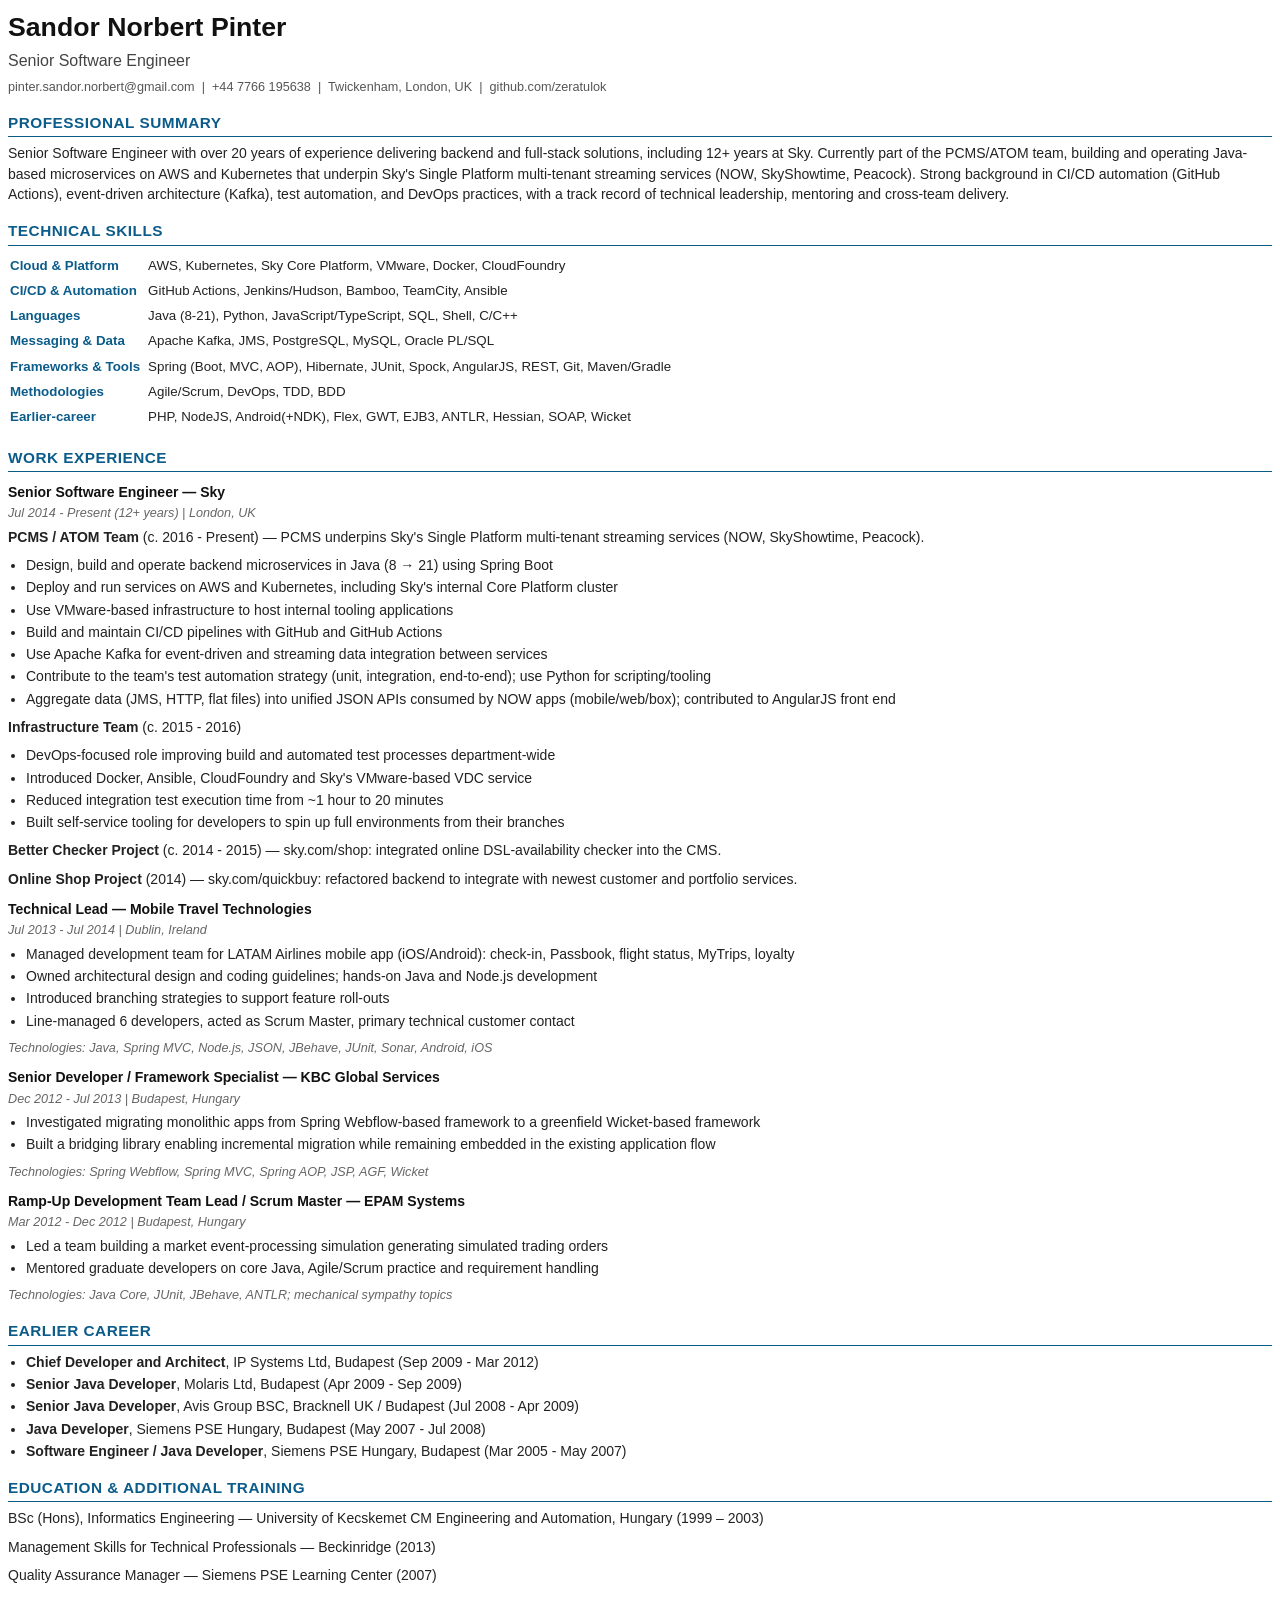
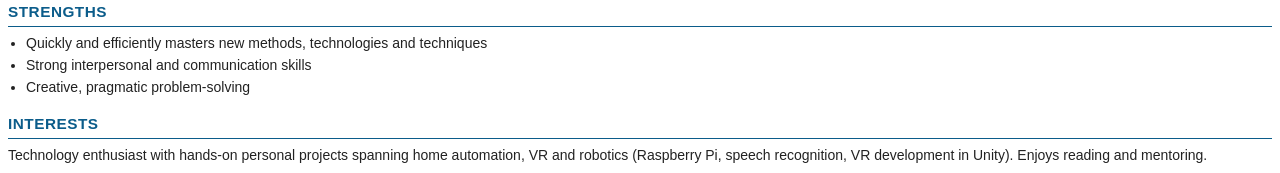
==== resume-src.html @ 3719ae46 "Add PDF download, dark/light toggle, ls -la, and tab completion" ====
<!DOCTYPE html>
<html><head><meta charset="UTF-8"><title>Sandor Norbert Pinter - CV</title>
<style>
@page { size: A4; margin: 22mm 18mm; }
body { font-family: 'Helvetica Neue', Arial, sans-serif; color: #222; font-size: 10.5pt; line-height: 1.45; }
h1 { font-size: 20pt; margin: 0 0 2px 0; color: #111; }
.title { font-size: 12pt; color: #444; margin: 0 0 6px 0; }
.contact { font-size: 9.5pt; color: #555; margin-bottom: 14px; }
h2 { font-size: 11.5pt; color: #0b5c8a; border-bottom: 1px solid #0b5c8a; padding-bottom: 2px; margin: 16px 0 6px 0; text-transform: uppercase; letter-spacing: 0.5px; }
h3 { font-size: 10.5pt; margin: 10px 0 2px 0; color: #111; }
.meta { font-size: 9.5pt; color: #666; margin: 0 0 4px 0; font-style: italic; }
ul { margin: 2px 0 8px 18px; padding: 0; }
li { margin-bottom: 2px; }
p { margin: 2px 0 8px 0; }
.skills td { vertical-align: top; padding: 2px 6px 2px 0; font-size: 10pt; }
.skills b { color: #0b5c8a; }
</style></head>
<body>
<h1>Sandor Norbert Pinter</h1>
<p class="title">Senior Software Engineer</p>
<p class="contact">pinter.sandor.norbert@gmail.com &nbsp;|&nbsp; +44 7766 195638 &nbsp;|&nbsp; Twickenham, London, UK &nbsp;|&nbsp; github.com/zeratulok</p>

<h2>Professional Summary</h2>
<p>Senior Software Engineer with over 20 years of experience delivering backend and full-stack solutions, including 12+ years at Sky. Currently part of the PCMS/ATOM team, building and operating Java-based microservices on AWS and Kubernetes that underpin Sky's Single Platform multi-tenant streaming services (NOW, SkyShowtime, Peacock). Strong background in CI/CD automation (GitHub Actions), event-driven architecture (Kafka), test automation, and DevOps practices, with a track record of technical leadership, mentoring and cross-team delivery.</p>

<h2>Technical Skills</h2>
<table class="skills">
<tr><td><b>Cloud &amp; Platform</b></td><td>AWS, Kubernetes, Sky Core Platform, VMware, Docker, CloudFoundry</td></tr>
<tr><td><b>CI/CD &amp; Automation</b></td><td>GitHub Actions, Jenkins/Hudson, Bamboo, TeamCity, Ansible</td></tr>
<tr><td><b>Languages</b></td><td>Java (8-21), Python, JavaScript/TypeScript, SQL, Shell, C/C++</td></tr>
<tr><td><b>Messaging &amp; Data</b></td><td>Apache Kafka, JMS, PostgreSQL, MySQL, Oracle PL/SQL</td></tr>
<tr><td><b>Frameworks &amp; Tools</b></td><td>Spring (Boot, MVC, AOP), Hibernate, JUnit, Spock, AngularJS, REST, Git, Maven/Gradle</td></tr>
<tr><td><b>Methodologies</b></td><td>Agile/Scrum, DevOps, TDD, BDD</td></tr>
<tr><td><b>Earlier-career</b></td><td>PHP, NodeJS, Android(+NDK), Flex, GWT, EJB3, ANTLR, Hessian, SOAP, Wicket</td></tr>
</table>

<h2>Work Experience</h2>
<h3>Senior Software Engineer &mdash; Sky</h3>
<p class="meta">Jul 2014 - Present (12+ years) | London, UK</p>
<p><b>PCMS / ATOM Team</b> (c. 2016 - Present) &mdash; PCMS underpins Sky's Single Platform multi-tenant streaming services (NOW, SkyShowtime, Peacock).</p>
<ul>
<li>Design, build and operate backend microservices in Java (8 &rarr; 21) using Spring Boot</li>
<li>Deploy and run services on AWS and Kubernetes, including Sky's internal Core Platform cluster</li>
<li>Use VMware-based infrastructure to host internal tooling applications</li>
<li>Build and maintain CI/CD pipelines with GitHub and GitHub Actions</li>
<li>Use Apache Kafka for event-driven and streaming data integration between services</li>
<li>Contribute to the team's test automation strategy (unit, integration, end-to-end); use Python for scripting/tooling</li>
<li>Aggregate data (JMS, HTTP, flat files) into unified JSON APIs consumed by NOW apps (mobile/web/box); contributed to AngularJS front end</li>
</ul>
<p><b>Infrastructure Team</b> (c. 2015 - 2016)</p>
<ul>
<li>DevOps-focused role improving build and automated test processes department-wide</li>
<li>Introduced Docker, Ansible, CloudFoundry and Sky's VMware-based VDC service</li>
<li>Reduced integration test execution time from ~1 hour to 20 minutes</li>
<li>Built self-service tooling for developers to spin up full environments from their branches</li>
</ul>
<p><b>Better Checker Project</b> (c. 2014 - 2015) &mdash; sky.com/shop: integrated online DSL-availability checker into the CMS.</p>
<p><b>Online Shop Project</b> (2014) &mdash; sky.com/quickbuy: refactored backend to integrate with newest customer and portfolio services.</p>

<h3>Technical Lead &mdash; Mobile Travel Technologies</h3>
<p class="meta">Jul 2013 - Jul 2014 | Dublin, Ireland</p>
<ul>
<li>Managed development team for LATAM Airlines mobile app (iOS/Android): check-in, Passbook, flight status, MyTrips, loyalty</li>
<li>Owned architectural design and coding guidelines; hands-on Java and Node.js development</li>
<li>Introduced branching strategies to support feature roll-outs</li>
<li>Line-managed 6 developers, acted as Scrum Master, primary technical customer contact</li>
</ul>
<p class="meta">Technologies: Java, Spring MVC, Node.js, JSON, JBehave, JUnit, Sonar, Android, iOS</p>

<h3>Senior Developer / Framework Specialist &mdash; KBC Global Services</h3>
<p class="meta">Dec 2012 - Jul 2013 | Budapest, Hungary</p>
<ul>
<li>Investigated migrating monolithic apps from Spring Webflow-based framework to a greenfield Wicket-based framework</li>
<li>Built a bridging library enabling incremental migration while remaining embedded in the existing application flow</li>
</ul>
<p class="meta">Technologies: Spring Webflow, Spring MVC, Spring AOP, JSP, AGF, Wicket</p>

<h3>Ramp-Up Development Team Lead / Scrum Master &mdash; EPAM Systems</h3>
<p class="meta">Mar 2012 - Dec 2012 | Budapest, Hungary</p>
<ul>
<li>Led a team building a market event-processing simulation generating simulated trading orders</li>
<li>Mentored graduate developers on core Java, Agile/Scrum practice and requirement handling</li>
</ul>
<p class="meta">Technologies: Java Core, JUnit, JBehave, ANTLR; mechanical sympathy topics</p>

<h2>Earlier Career</h2>
<ul>
<li><b>Chief Developer and Architect</b>, IP Systems Ltd, Budapest (Sep 2009 - Mar 2012)</li>
<li><b>Senior Java Developer</b>, Molaris Ltd, Budapest (Apr 2009 - Sep 2009)</li>
<li><b>Senior Java Developer</b>, Avis Group BSC, Bracknell UK / Budapest (Jul 2008 - Apr 2009)</li>
<li><b>Java Developer</b>, Siemens PSE Hungary, Budapest (May 2007 - Jul 2008)</li>
<li><b>Software Engineer / Java Developer</b>, Siemens PSE Hungary, Budapest (Mar 2005 - May 2007)</li>
</ul>

<h2>Education &amp; Additional Training</h2>
<p>BSc (Hons), Informatics Engineering &mdash; University of Kecskemet CM Engineering and Automation, Hungary (1999 &ndash; 2003)</p>
<p>Management Skills for Technical Professionals &mdash; Beckinridge (2013)</p>
<p>Quality Assurance Manager &mdash; Siemens PSE Learning Center (2007)</p>

<h2>Strengths</h2>
<ul>
<li>Quickly and efficiently masters new methods, technologies and techniques</li>
<li>Strong interpersonal and communication skills</li>
<li>Creative, pragmatic problem-solving</li>
</ul>

<h2>Interests</h2>
<p>Technology enthusiast with hands-on personal projects spanning home automation, VR and robotics (Raspberry Pi, speech recognition, VR development in Unity). Enjoys reading and mentoring.</p>
</body></html>
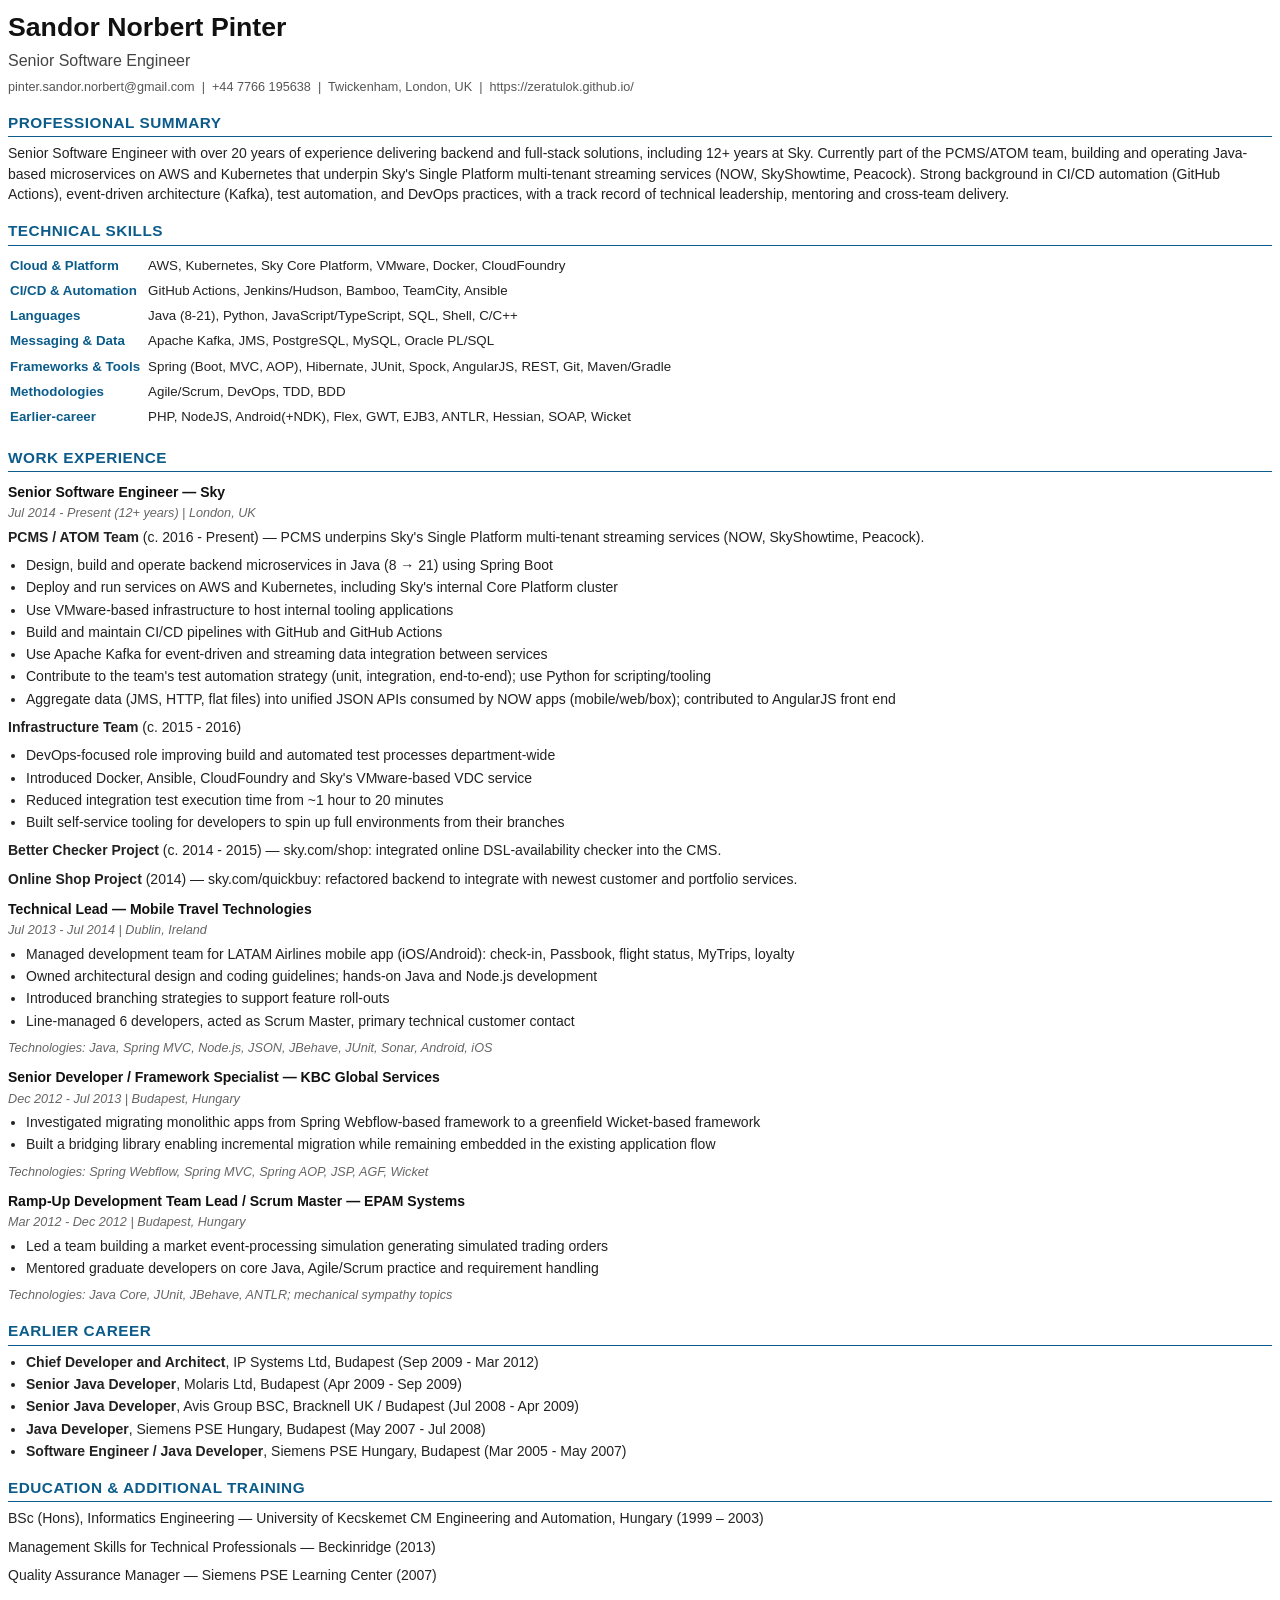
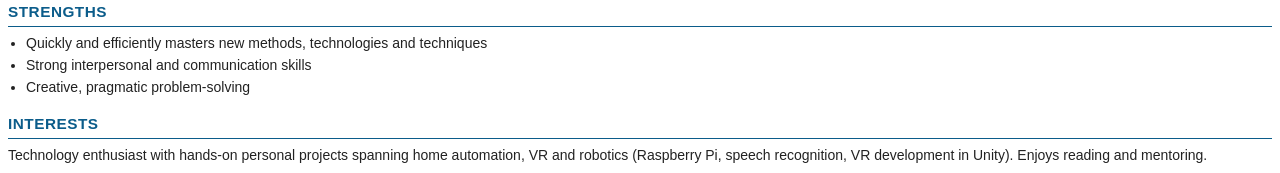
==== commit dc043e97: "Replace github.com/zeratulok with site URL in PDF resume source; regenerate resume.pdf" ====
--- a/resume-src.html
+++ b/resume-src.html
@@ -18,7 +18,7 @@
 <body>
 <h1>Sandor Norbert Pinter</h1>
 <p class="title">Senior Software Engineer</p>
-<p class="contact">pinter.sandor.norbert@gmail.com &nbsp;|&nbsp; +44 7766 195638 &nbsp;|&nbsp; Twickenham, London, UK &nbsp;|&nbsp; github.com/zeratulok</p>
+<p class="contact">pinter.sandor.norbert@gmail.com &nbsp;|&nbsp; +44 7766 195638 &nbsp;|&nbsp; Twickenham, London, UK &nbsp;|&nbsp; https://zeratulok.github.io/</p>
 
 <h2>Professional Summary</h2>
 <p>Senior Software Engineer with over 20 years of experience delivering backend and full-stack solutions, including 12+ years at Sky. Currently part of the PCMS/ATOM team, building and operating Java-based microservices on AWS and Kubernetes that underpin Sky's Single Platform multi-tenant streaming services (NOW, SkyShowtime, Peacock). Strong background in CI/CD automation (GitHub Actions), event-driven architecture (Kafka), test automation, and DevOps practices, with a track record of technical leadership, mentoring and cross-team delivery.</p>
